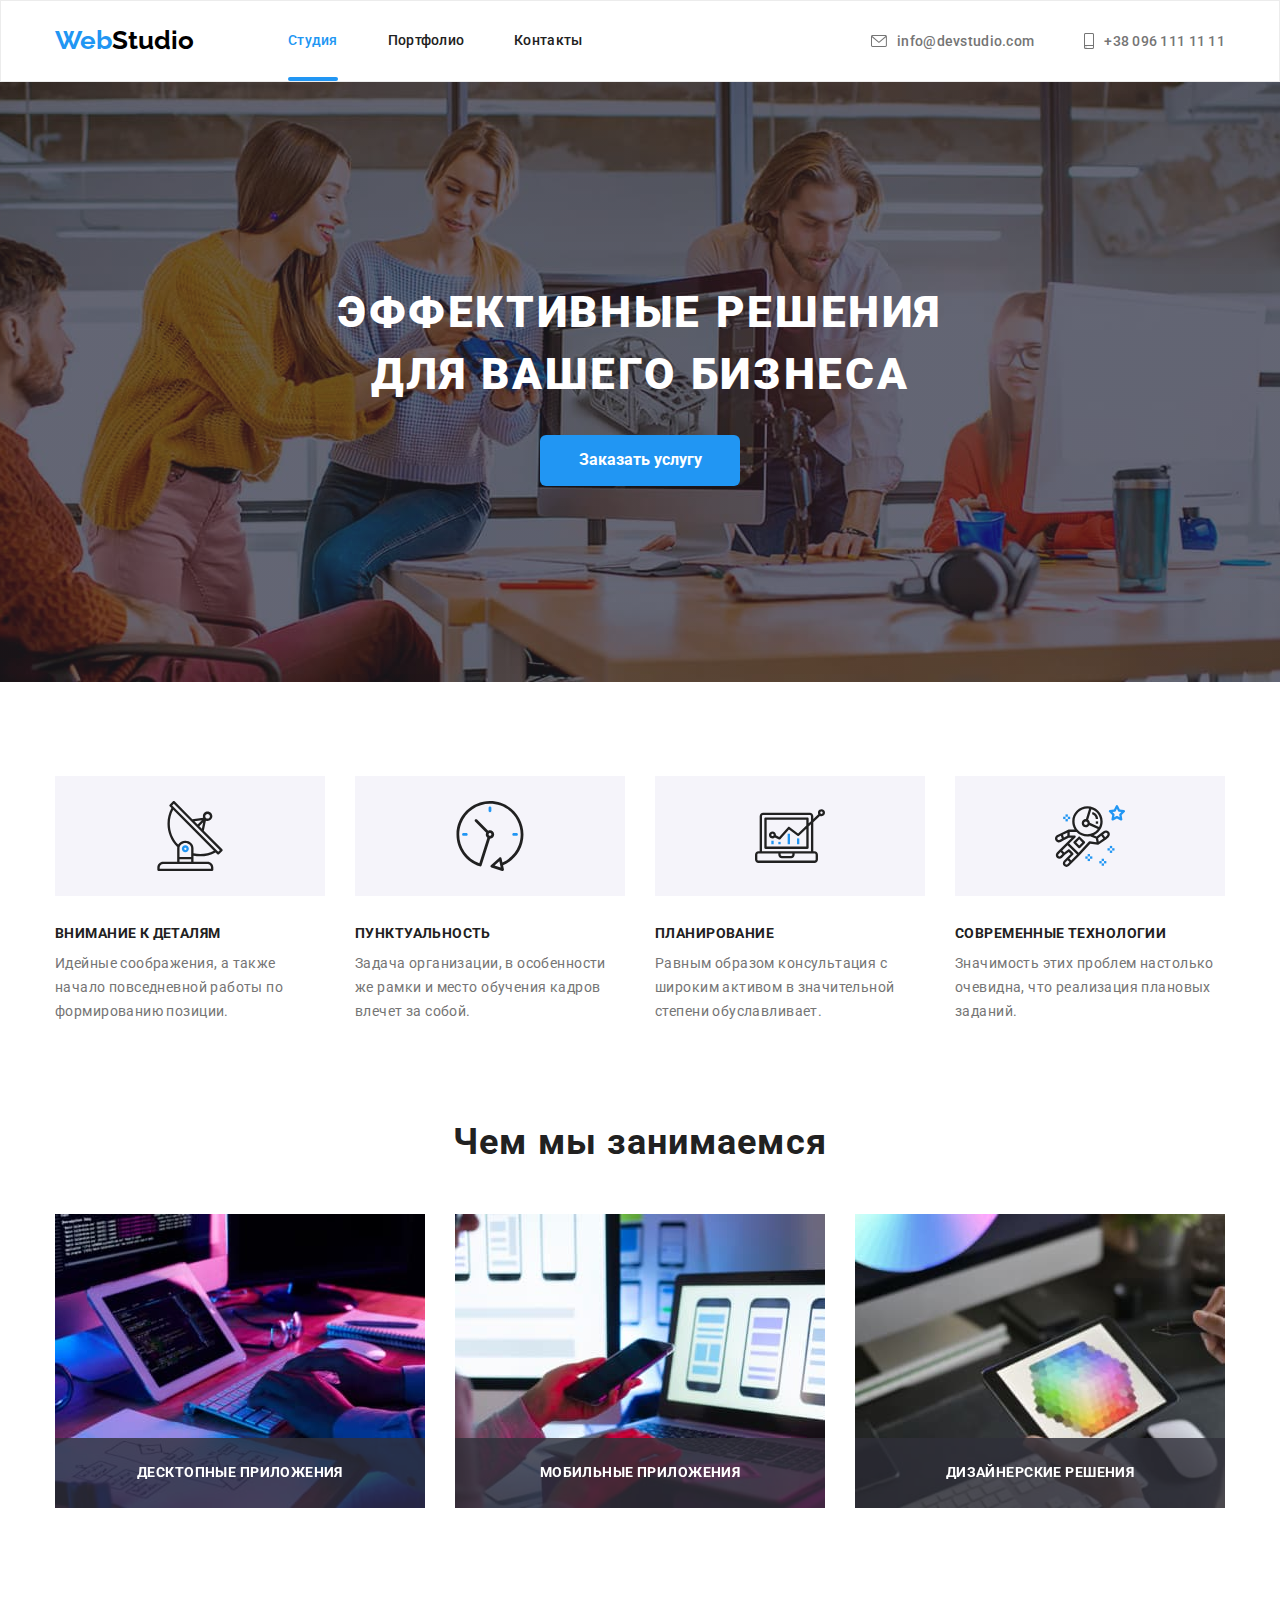
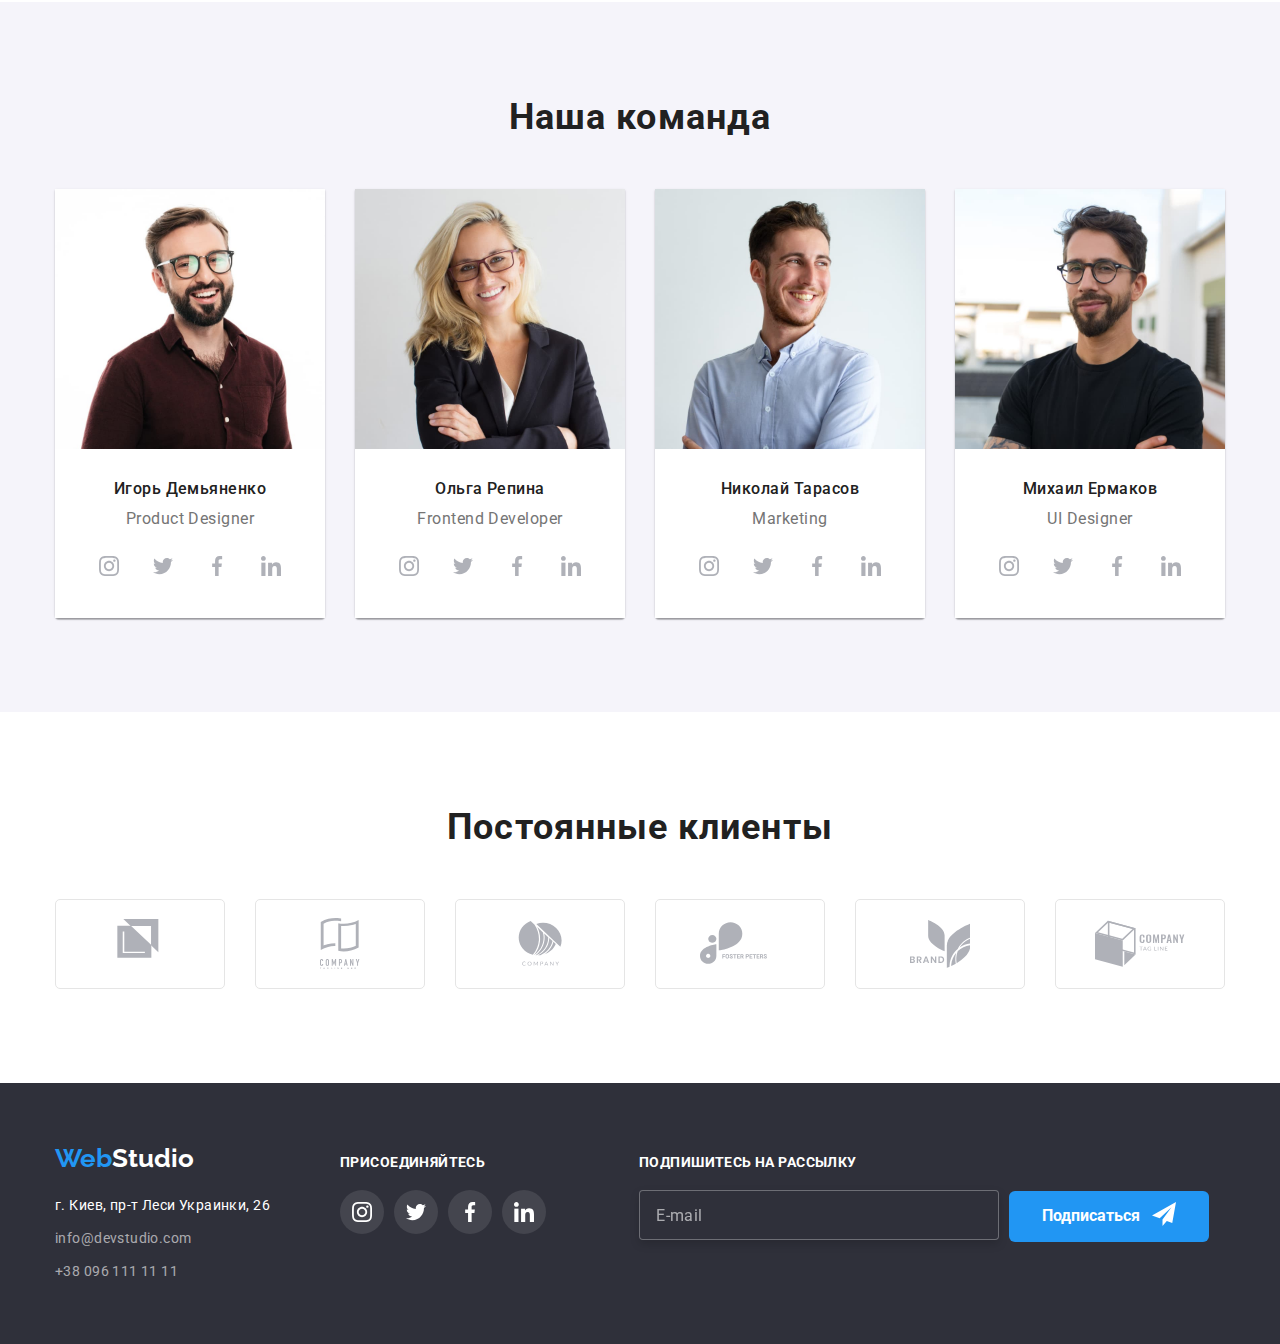
==== index.html @ 98f601f7 "hw6" ====
<!DOCTYPE html>
<html lang="ru">
<head>
    <meta charset="UTF-8">
    <meta name="viewport" content="width=device-width, initial-scale=1.0">
    <title>Document</title>
    <link href="https://fonts.googleapis.com/css2?family=Raleway:wght@700&family=Roboto:wght@400;500;700&display=swap"
        rel="stylesheet">
        <link rel="stylesheet" href="https://cdnjs.cloudflare.com/ajax/libs/modern-normalize/1.0.0/modern-normalize.min.css">
        <link rel="stylesheet" href="./css/main.css">
</head>
<body>
    <header class="page-header">
       <div class="container header-content">
            <nav class="main-nav">
                <a href="./index.html" class="logo"><span class="logo logo-part">Web</span>Studio</a>
            
                <ul class="site-nav list">
                    <li class="iteam"><a href="" class="link used">Студия</a></li>
                    <li class="iteam"><a href="./portfolio.html" class="link">Портфолио</a></li>
                    <li class="iteam"><a href="" class="link">Контакты</a></li>
                </ul>
            </nav>
            
            <ul class="auth-nav list">
                <li class="iteam">
                    <a href="mailto:info@devstudio.com" class="link">
                        <svg class="auth-nav-icon" width="16" height="12">
                            <use href="./images/sprite.svg#envelope"></use>
                        </svg>
                        info@devstudio.com
                    </a>
                </li>
                <li class="iteam">
                    <a href="tel:+380961111111" class="link">
                        <svg class="auth-nav-icon" width="10" height="16">
                            <use href="./images/sprite.svg#smartphone"></use>
                        </svg>
                        +38 096 111 11 11
                    </a>
                </li>
            </ul>
       </div>
    </header>
    <main>
        <section class="main-section">
            <div class="overlay">
                <h1 class="title">Эффективные решения <br> для вашего бизнеса</h1>
                <button type="button" class="button" data-modal-open>Заказать услугу</button>
            </div>

                <div class="backdrop is-hidden" data-modal>
                    <div class="modal">
                        <button class="close-btn" data-modal-close>
                            <svg width="18" height="18">
                                <use href="./images/sprite.svg#close"></use>
                            </svg>
                        </button>

                        <form class="form">
                            <b class="form-title">Оставьте свои данные, мы вам перезвоним</b>
                            <label class="form-field">
                                <span class="form-label">Имя</span>
                                <input type="text" class="form-input" name="name">
                                <svg class="form-icon" width="18" height="18">
                                    <use href="./images/sprite.svg#person"></use>
                                </svg>
                            </label>
                            <label class="form-field">
                                <span class="form-label">Телефон</span>
                                <input type="tel" class="form-input" name="tel">
                                <svg class="form-icon" width="18" height="18">
                                    <use href="./images/sprite.svg#phone"></use>
                                </svg>
                            </label>
                            <label class="form-field">
                                <span class="form-label">Почта</span>
                                <input type="email" class="form-input" name="email">
                                <svg class="form-icon" width="18" height="18">
                                    <use href="./images/sprite.svg#email"></use>
                                </svg>
                            </label>
                            <label class="form-field">
                                <span class="form-label">Комментарий</span>
                                <textarea class="form-comment" name="comment" id="comment" rows="7" placeholder="Введите текст"></textarea>
                            </label>         
                            <label class="label">
                                <input type="checkbox" class="checkbox" name="check" value="check">
                                <span class="check-icon"></span>
                                <p class="check-text">
                                   Соглашаюсь с рассылкой и принимаю 
                                </p>
                                <a class="check-text check-link" href="">Условия договора</a>
                            </label> 
                            <button class="button form-button" type="submit">Отправить</button>               
                        </form>
                    </div>
                </div>
        </section>
        
        <section class="section features-section">
            <div class="container">
                <h2 hidden>Наши преимущества</h2>
            <ul class="features list">
                <li class="iteam">
                    <div class="feature-icon">
                        <svg width="70" height="70">
                            <use href="./images/sprite.svg#antenna"></use>
                        </svg>
                    </div>
                    <h3 class="title">Внимание к деталям</h3>
                    <p class="descr">Идейные соображения, а также начало повседневной работы по формированию позиции.</p>
                </li>
                <li class="iteam">
                    <div class="feature-icon">
                        <svg width="70" height="70">
                            <use href="./images/sprite.svg#clock"></use>
                        </svg>
                    </div>
                    <h3 class="title">Пунктуальность</h3>
                    <p class="descr">Задача организации, в особенности же рамки и место обучения кадров влечет за собой.</p>
                </li>
                <li class="iteam">
                    <div class="feature-icon">
                        <svg width="70" height="70">
                            <use href="./images/sprite.svg#diagram"></use>
                        </svg>
                    </div>
                    <h3 class="title">Планирование</h3>
                    <p class="descr">Равным образом консультация с широким активом в значительной степени обуславливает.</p>
                </li>
                <li class="iteam">
                    <div class="feature-icon">
                        <svg width="70" height="70">
                            <use href="./images/sprite.svg#astronaut"></use>
                        </svg>
                    </div>
                    <h3 class="title">Современные технологии</h3>
                    <p class="descr">Значимость этих проблем настолько очевидна, что реализация плановых заданий.</p>
                </li>
            </ul>
        </div>
        </section>

        <section class="section works-section">
            <div class="container">
                <h2 class="section-title">Чем мы занимаемся</h2>
                <ul class="works list">
                    <li class="iteam">
                        <div class="work-thumb">
                            <img src="./images/works/img-1.jpg" width="370" height="295" alt="Разработчик пишет код">
                            <h3 class="work-descr">Десктопные приложения</h3>
                        </div>
                    </li>
                    <li class="iteam">
                        <div class="work-thumb">
                            <img src="./images/works/img-2.jpg" width="370" height="295" alt="Разработчик пишет мобильный девайс">
                            <h3 class="work-descr">Мобильные приложения</h3>
                        </div>
                    </li>
                    <li class="iteam">
                        <div class="work-thumb">
                            <img src="./images/works/img-3.jpg" width="370" height="295" alt="Разработчик выбирает цвет">
                            <h3 class="work-descr">Дизайнерские решения</h3>
                        </div>
                    </li>
                </ul>
            </div>
        </section>

        <section class="section team-section">
            <div class="container">
                <h2 class="section-title">Наша команда</h2>
                <ul class="team list">
                    <li class="partner">
                        <img class="picture" src="./images/team/img-1.jpg" width="270" height="260" alt="Игорь Демьяненко">
                        <div class="description">
                            <h3 class="title">Игорь Демьяненко</h3>
                            <p class="descr">Product Designer</p>
                            <ul class="social-links list">
                                <li class="iteam">
                                    <a class="social-link link" href="">
                                        <svg class="social-icon" width="20" height="20">
                                            <use href="./images/sprite.svg#instagram"></use>
                                        </svg>
                                    </a>
                                </li>
                                <li class="iteam">
                                    <a class="social-link link" href="">
                                        <svg class="social-icon" width="20" height="20">
                                            <use href="./images/sprite.svg#twitter"></use>
                                        </svg>
                                    </a>
                                </li>
                                <li class="iteam">
                                    <a class="social-link link" href="">
                                        <svg class="social-icon" width="20" height="20">
                                            <use href="./images/sprite.svg#facebook"></use>
                                        </svg>
                                    </a>
                                </li>
                                <li class="iteam">
                                    <a class="social-link link" href="">
                                        <svg class="social-icon" width="20" height="20">
                                            <use href="./images/sprite.svg#linkedin"></use>
                                        </svg>
                                    </a>
                                </li>
                            </ul>
                        </div>
                    </li>
                    <li class="partner">
                        <img class="picture" src="./images/team/img-2.jpg" width="270" height="260" alt="Ольга Репина">
                        <div class="description">
                            <h3 class="title">Ольга Репина</h3>
                            <p class="descr">Frontend Developer</p>
                            <ul class="social-links list">
                                <li class="iteam">
                                    <a class="social-link link" href="">
                                        <svg class="social-icon" width="20" height="20">
                                            <use href="./images/sprite.svg#instagram"></use>
                                        </svg>
                                    </a>
                                </li>
                                <li class="iteam">
                                    <a class="social-link link" href="">
                                        <svg class="social-icon" width="20" height="20">
                                            <use href="./images/sprite.svg#twitter"></use>
                                        </svg>
                                    </a>
                                </li>
                                <li class="iteam">
                                    <a class="social-link link" href="">
                                        <svg class="social-icon" width="20" height="20">
                                            <use href="./images/sprite.svg#facebook"></use>
                                        </svg>
                                    </a>
                                </li>
                                <li class="iteam">
                                    <a class="social-link link" href="">
                                        <svg class="social-icon" width="20" height="20">
                                            <use href="./images/sprite.svg#linkedin"></use>
                                        </svg>
                                    </a>
                                </li>
                            </ul>
                        </div>
                    </li>
                    <li class="partner">
                        <img class="picture" src="./images/team/img-3.jpg" width="270" height="260" alt="Николай Тарасов">
                        <div class="description">
                            <h3 class="title">Николай Тарасов</h3>
                            <p class="descr">Marketing</p>
                            <ul class="social-links list">
                                <li class="iteam">
                                    <a class="social-link link" href="">
                                        <svg class="social-icon" width="20" height="20">
                                            <use href="./images/sprite.svg#instagram"></use>
                                        </svg>
                                    </a>
                                </li>
                                <li class="iteam">
                                    <a class="social-link link" href="">
                                        <svg class="social-icon" width="20" height="20">
                                            <use href="./images/sprite.svg#twitter"></use>
                                        </svg>
                                    </a>
                                </li>
                                <li class="iteam">
                                    <a class="social-link link" href="">
                                        <svg class="social-icon" width="20" height="20">
                                            <use href="./images/sprite.svg#facebook"></use>
                                        </svg>
                                    </a>
                                </li>
                                <li class="iteam">
                                    <a class="social-link link" href="">
                                        <svg class="social-icon" width="20" height="20">
                                            <use href="./images/sprite.svg#linkedin"></use>
                                        </svg>
                                    </a>
                                </li>
                            </ul>
                        </div>
                    </li>
                    <li class="partner">
                        <img class="picture" src="./images/team/img-4.jpg" width="270" height="260" alt="Михаил Ермаков">
                        <div class="description">
                            <h3 class="title">Михаил Ермаков</h3>
                            <p class="descr">UI Designer</p>
                            <ul class="social-links list">
                                <li class="iteam">
                                    <a class="social-link link" href="">
                                        <svg class="social-icon" width="20" height="20">
                                            <use href="./images/sprite.svg#instagram"></use>
                                        </svg>
                                    </a>
                                </li>
                                <li class="iteam">
                                    <a class="social-link link" href="">
                                        <svg class="social-icon" width="20" height="20">
                                            <use href="./images/sprite.svg#twitter"></use>
                                        </svg>
                                    </a>
                                </li>
                                <li class="iteam">
                                    <a class="social-link link" href="">
                                        <svg class="social-icon" width="20" height="20">
                                            <use href="./images/sprite.svg#facebook"></use>
                                        </svg>
                                    </a>
                                </li>
                                <li class="iteam">
                                    <a class="social-link link" href="">
                                        <svg class="social-icon" width="20" height="20">
                                            <use href="./images/sprite.svg#linkedin"></use>
                                        </svg>
                                    </a>
                                </li>
                            </ul>
                        </div>
                    </li>
                </ul>
            </div>
        </section>
        
        <section class="section">
            <div class="container">
                <h2 class="section-title">Постоянные клиенты</h2>
            <ul class="clients list">
                <li class="client">
                    <a class="icon-link link" href="">
                        <svg width="50" height="50">
                            <use href="./images/sprite.svg#client-1"></use>
                        </svg>
                    </a>
                </li>
                <li class="client">
                    <a class="icon-link link" href="">
                        <svg width="40" height="55">
                            <use href="./images/sprite.svg#client-2"></use>
                        </svg>
                    </a>
                </li>
                <li class="client">
                    <a class="icon-link link" href="">
                        <svg width="45" height="45">
                            <use href="./images/sprite.svg#client-3"></use>
                        </svg>
                    </a>
                </li>
                <li class="client">
                    <a class="icon-link link" href="">
                        <svg width="80" height="45">
                            <use href="./images/sprite.svg#client-4"></use>
                        </svg>
                    </a>
                </li>
                <li class="client">
                    <a class="icon-link link" href="">
                        <svg  width="60" height="50">
                            <use href="./images/sprite.svg#client-5"></use>
                        </svg>
                    </a>
                </li>
                <li class="client">
                    <a class="icon-link link" href="">
                        <svg width="90" height="50">
                            <use href="./images/sprite.svg#client-6"></use>
                        </svg>
                    </a>
                </li>
            </ul>
            </div>
        </section>
    </main>

    <footer class="footer">
        <div class="contacts container">
            <div class="inform">
                <a href="./index.html" class="logo secondary"><span class="logo logo-part">Web</span>Studio</a>
            <address>
                <ul class="address list">
                    <li class="iteam">
                        <a href="https://goo.gl/maps/VXBfeSRqwv4xMzhC6" class="link place">г. Киев, пр-т Леси Украинки, 26</a>
                    </li>
                    <li class="iteam">
                        <a href="mailto:info@devstudio.com" class="link">info@devstudio.com</a>
                    </li>
                    <li class="iteam">
                        <a href="tel:+380961111111" class="link">+38 096 111 11 11</a>
                    </li>
                </ul>
            </address>
            </div>
            <div class="join">
                <h3 class="title">Присоединяйтесь</h3>
                <ul class="social-links list">
                    <li class="iteam join-link">
                        <a class="social-link link" href="">
                            <svg class="join-icon" width="20" height="20">
                                <use href="./images/sprite.svg#instagram"></use>
                            </svg>
                        </a>
                    </li>
                    <li class="iteam join-link">
                        <a class="social-link link" href="">
                            <svg class="join-icon" width="20" height="20">
                                <use href="./images/sprite.svg#twitter"></use>
                            </svg>
                        </a>
                    </li>
                    <li class="iteam join-link">
                        <a class="social-link link" href="">
                            <svg class="join-icon" width="20" height="20">
                                <use href="./images/sprite.svg#facebook"></use>
                            </svg>
                        </a>
                    </li>
                    <li class="iteam join-link">
                        <a class="social-link link" href="">
                            <svg class="join-icon" width="20" height="20">
                                <use href="./images/sprite.svg#linkedin"></use>
                            </svg>
                        </a>
                    </li>
                </ul>
            </div>

            <form class="sign">
                <b class="title">Подпишитесь на рассылку</b>
                <label class="sign-label">
                    <input class="sign-input" type="email" name="email" placeholder="E-mail">
                </label>
                <button type="submit" class="button sign-button">
                    Подписаться
                    <svg class="icon" width="24" height="24">
                        <use href="./images/sprite.svg#send"></use>
                    </svg>
                </button>
            </form>
        </div>
    </footer>

    <script src="./js/modal.js"></script>
</body>
</html>
---- css/main.css ----
:root {
  /* Текст */
  --primary-text-color: #212121;
  --description-color: #757575;
  --accent-color: #2196f3;
  --white-color: #ffffff;
  --timing: cubic-bezier(0.4, 0, 0.2, 1);
}

body {
  font-family: Roboto, sans-serif;
  background-color: var(--white-color);
}

/* Утилиты */

img {
  display: block;
  max-width: 100%;
  height: auto;
  margin: 0;
}

textarea {
  resize: none;
}

.list {
  list-style: none;
  margin: 0;
  padding: 0;
}

.link {
  text-decoration: none;
}

.section-title {
  margin-top: 0;
  margin-bottom: 50px;
  color: var(--primary-text-color);
  font-weight: bold;
  font-size: 36px;
  letter-spacing: 0.03em;
  line-height: 1.2;
  text-align: center;
}

.section {
  padding: 94px 0;
}

.container {
  margin: 0 auto;
  width: 1200px;
  padding: 0 15px;
}

/* Logo */

.logo {
  padding-top: 25px;
  padding-bottom: 25px;
  color: #000000;
  font-family: Raleway, cursive;
  font-weight: bold;
  font-size: 26px;
  line-height: 1.2;
  text-decoration: none;
}

.logo-part {
  color: var(--accent-color);
}

/* Header */

.page-header {
  border: 1px solid #ececec;
}

.main-nav {
  display: flex;
}

.header-content {
  display: flex;
  align-items: center;
  height: 80px;
}

/* Site nav, Auth nav  */

.site-nav {
  display: flex;
  margin-left: 94px;
}

.auth-nav {
  display: flex;
  margin-left: auto;
}

.site-nav .iteam + .iteam {
  margin-left: 50px;
}

.auth-nav .iteam + .iteam {
  margin-left: 50px;
}

.site-nav .link,
.auth-nav .link {
  display: block;
  padding-top: 32px;
  padding-bottom: 32px;
  color: var(--primary-text-color);
  font-weight: 500;
  font-size: 14px;
  letter-spacing: 0.02em;
  line-height: 1.2;
  transition: color 250ms var(--timing), fill 250ms var(--timing);
}

.site-nav .link:hover,
.site-nav .link:focus,
.auth-nav .link:hover,
.auth-nav .link:focus {
  color: var(--accent-color);
  fill: var(--accent-color);
}

.auth-nav .link {
  display: inline-flex;
  color: var(--description-color);
  fill: #757575;
  align-items: center;
}

.auth-nav-icon {
  margin-right: 10px;
}

.link.used {
  color: var(--accent-color);
  position: relative;
}

.link.used::after {
  position: absolute;
  display: block;
  content: "";
  bottom: 0;
  width: 100%;
  height: 4px;
  background-color: var(--accent-color);
  border-radius: 2px;
}

/* Overlay */

.overlay {
  height: 600px;
  max-width: 1600px;
  margin-right: auto;
  margin-left: auto;
  background-image: linear-gradient(
      to right,
      rgba(47, 48, 58, 0.4),
      rgba(47, 48, 58, 0.4)
    ),
    url(../images/overlay.jpg);
  background-position: center;
  background-size: cover;
}

/* Main section */

.main-section {
  text-align: center;
}

.main-section .title {
  margin-top: 0;
  margin-bottom: 30px;
  padding-top: 200px;
  text-align: center;
  color: var(--white-color);
  font-weight: 900;
  font-size: 44px;
  line-height: 1.4;
  letter-spacing: 0.06em;
  text-transform: uppercase;
}

.button {
  width: 200px;
  display: inline-flex;
  justify-content: center;
  padding: 10px 0;
  border: 1px solid transparent;
  border-radius: 6px;
  color: var(--white-color);
  background-color: var(--accent-color);
  cursor: pointer;
  font-weight: bold;
  font-size: 16px;
  line-height: 1.8;
}

/* Backdrop */

.backdrop {
  position: fixed;
  top: 0;
  left: 0;
  width: 100%;
  height: 100%;
  background: rgba(0, 0, 0, 0.2);
  transition: opacity 250ms var(--timing);
}

.backdrop.is-hidden {
  opacity: 0;
  pointer-events: none;
}

.backdrop.is-hidden .modal {
  transform: translate(-50%, -50%) scale(0.9);
}

.modal {
  position: absolute;
  top: 50%;
  left: 50%;
  min-width: 530px;
  min-height: 580px;
  background: var(--white-color);
  transform: translate(-50%, -50%) scale(1);
  transition: transform 250ms var(--timing);
}

.close-btn {
  position: absolute;
  display: inline-flex;
  top: 0;
  right: 0;
  margin: 8px;
  justify-content: center;
  align-items: center;
  height: 30px;
  width: 30px;
  fill: #000000;
  background-color: var(--white-color);
  border: 1px solid rgba(0, 0, 0, 0.1);
  border-radius: 50%;
}

.close-btn:hover {
  fill: var(--accent-color);
}

/* Form */

.form {
  padding: 40px;
  width: 530px;
}

.form-title {
  display: block;
  margin-bottom: 30px;
  font-weight: bold;
  font-size: 20px;
  line-height: 1.2;
  letter-spacing: 0.03em;
  color: var(--primary-text-color);
}

.form-field {
  display: block;
  position: relative;
  margin-bottom: 28px;
}

.form-input,
.form-comment {
  width: 100%;
  border: 1px solid rgba(33, 33, 33, 0.2);
  border-radius: 4px;
  transition: border 250ms var(--timing);
}

.form-input {
  height: 40px;
  padding: 12px 42px;
}

.form-comment {
  padding: 12px 16px;
}

.form-label {
  position: absolute;
  left: 0;
  transform: translateY(-120%);
  font-size: 12px;
  line-height: 1.2;
  letter-spacing: 0.01em;
  color: var(--description-color);
}

.form-icon {
  position: absolute;
  display: inline-block;
  top: 50%;
  left: 12px;
  transform: translateY(-50%);
  transition: fill 250ms var(--timing);
}

.form-field:hover .form-icon,
.form-field:focus .form-icon {
  fill: var(--accent-color);
}

.form-field:hover .form-input,
.form-field:focus .form-input,
.form-field:hover .form-comment,
.form-field:focus .form-comment {
  border: 1px solid var(--accent-color);
}

.form-comment::placeholder {
  font-size: 12px;
  line-height: 1.2;
  letter-spacing: 0.01em;
  color: rgba(117, 117, 117, 0.5);
}

/* Checkbox */

.check-text {
  display: inline;
  margin: 0;
  font-size: 14px;
  line-height: 1.7;
  letter-spacing: 0.03em;
  color: var(--description-color);
}

.check-link {
  color: var(--accent-color);
}

.label {
  display: flex;
  padding: 0 10px;
  align-items: center;
}

.checkbox {
  position: absolute;
  width: 1px;
  height: 1px;
  overflow: hidden;
  clip: rect(0 0 0 0);
}

.check-icon {
  display: inline-block;
  margin-right: 7px;
  width: 15px;
  height: 15px;
  border: 2px solid var(--primary-text-color);
  border-radius: 2px;
}

.checkbox:checked + .check-icon {
  background-color: var(--accent-color);
  border-color: var(--accent-color);
  background-image: url(../images/icon-check.svg);
  background-size: contain;
  background-origin: border-box;
}

.form-button {
  margin-top: 30px;
}

/* Features */

.features .title {
  margin-top: 0;
  margin-bottom: 10px;
  color: var(--primary-text-color);
  font-weight: bold;
  font-size: 14px;
  line-height: 1.14;
  letter-spacing: 0.03em;
  text-transform: uppercase;
}

.features .descr {
  margin: 0;
  color: var(--description-color);
  font-size: 14px;
  line-height: 1.7;
  letter-spacing: 0.03em;
}

.features .iteam {
  width: 270px;
  height: 251px;
}

.feature-icon {
  display: flex;
  justify-content: center;
  align-items: center;
  height: 120px;
  width: 100%;
  margin-bottom: 30px;
  background-color: #f5f4fa;
}

.features {
  display: flex;
}

.features .iteam + .iteam {
  margin-left: 30px;
}

/* Works */

.works-section {
  padding-top: 0;
}

.works {
  display: flex;
}

.works .iteam {
  margin-right: 30px;
}

.works .iteam:last-child {
  margin-right: 0;
}

.work-thumb {
  position: relative;
}

.work-descr {
  position: absolute;
  margin: 0;
  bottom: 0;
  padding: 27px 0;
  text-align: center;
  height: 70px;
  width: 100%;
  font-weight: bold;
  font-size: 14px;
  line-height: 1.1;
  letter-spacing: 0.03em;
  text-transform: uppercase;
  color: var(--white-color);
  background-color: rgba(47, 48, 58, 0.8);
}

/* Team */

.team-section {
  background-color: #f5f4fa;
}

.team {
  display: flex;
}

.partner {
  width: 270px;
  margin-right: 30px;
  box-shadow: 0px 1px 3px rgba(0, 0, 0, 0.12), 0px 1px 1px rgba(0, 0, 0, 0.14),
    0px 2px 1px rgba(0, 0, 0, 0.2);
  border-radius: 0px 0px 4px 4px;
}

.partner:last-child {
  margin-right: 0;
}

.team .title {
  margin-top: 0;
  margin-bottom: 10px;
  color: var(--primary-text-color);
  font-weight: 500;
  font-size: 16px;
  line-height: 1.2;
  letter-spacing: 0.03em;
}

.team .descr {
  margin: 0;
  color: var(--description-color);
  font-size: 16px;
  line-height: 1.2;
  letter-spacing: 0.03em;
}

.description {
  background-color: var(--white-color);
  padding: 30px 32px;
  text-align: center;
}

.social-links {
  margin-top: 16px;
  display: flex;
}

.social-links .iteam {
  margin-right: 10px;
  width: 44px;
  height: 44px;
}

.social-links .iteam:last-child {
  margin-right: 0;
}

.social-link {
  width: 100%;
  height: 100%;
  display: flex;
  justify-content: center;
  align-items: center;
  fill: #afb1b8;
  border-radius: 50%;
  transition: background-color 250ms var(--timing), fill 250ms var(--timing);
}

.social-link:hover,
.social-link:focus {
  background-color: var(--accent-color);
  fill: var(--white-color);
}

/* Gallery */

.gallery-section {
  padding-top: 94px;
  padding-bottom: 94px;
}

.filter {
  text-align: center;
  margin-bottom: 50px;
}

.btn {
  display: inline-block;
  margin-right: 7px;
  padding: 10px 22px;
  border: 1px solid transparent;
  border-radius: 4px;
  color: var(--primary-text-color);
  background-color: #f5f4fa;
  font-weight: 500;
  font-size: 16px;
  letter-spacing: 0.03em;
  cursor: pointer;
  transition: box-shadow 250ms var(--timing),
    background-color 250ms var(--timing), color 250ms var(--timing);
}

.btn:hover,
.btn:focus {
  box-shadow: 0px 3px 1px rgba(0, 0, 0, 0.1), 0px 1px 2px rgba(0, 0, 0, 0.08),
    0px 2px 2px rgba(0, 0, 0, 0.12);
  color: var(--white-color);
  background-color: var(--accent-color);
}

.btn:last-child {
  margin-right: 0;
}

.btn.used {
  color: var(--white-color);
  background-color: var(--accent-color);
  box-shadow: 0px 3px 1px rgba(0, 0, 0, 0.1), 0px 1px 2px rgba(0, 0, 0, 0.08),
    0px 2px 2px rgba(0, 0, 0, 0.12);
}

.gallery {
  display: flex;
  flex-wrap: wrap;
  margin-right: -30px;
  margin-bottom: -30px;
}

.card {
  flex-basis: calc(100% / 3 - 30px);
  margin-right: 30px;
  margin-bottom: 30px;
  transition: box-shadow 250ms var(--timing);
}

.card:hover,
.card:focus {
  box-shadow: 0px 1px 1px rgba(0, 0, 0, 0.12), 0px 4px 4px rgba(0, 0, 0, 0.06),
    1px 4px 6px rgba(0, 0, 0, 0.16);
}

.card-descr {
  padding: 20px 24px;
  border: 1px solid #eeeeee;
}

.card-descr .title {
  margin-top: 0;
  margin-bottom: 4px;
  color: var(--primary-text-color);
  font-weight: bold;
  font-size: 18px;
  line-height: 2;
  letter-spacing: 0.06em;
}

.card-descr .descr {
  margin: 0;
  color: var(--description-color);
  font-size: 16px;
  line-height: 1.9;
  letter-spacing: 0.03em;
}

.card-thumb {
  position: relative;
  overflow: hidden;
}

.card-overlay {
  position: absolute;
  top: 0;
  left: 0;
  width: 100%;
  height: 100%;
  background-color: rgba(33, 150, 243, 0.9);
  transform: translateY(100%);
  transition: transform 250ms var(--timing);
}

.card:hover .card-overlay,
.card:focus .card-overlay {
  transform: translateY(0);
}

.thumb-descr {
  position: absolute;
  margin: 0;
  padding: 63px 24px;
  font-size: 18px;
  line-height: 1.5;
  letter-spacing: 0.03em;
  color: var(--white-color);
}

/* Clients */

.clients {
  display: flex;
}

.client {
  margin-right: 30px;
  width: 170px;
  height: 90px;
}

.client:last-child {
  margin-right: 0;
}

.icon-link {
  width: 100%;
  height: 100%;
  display: flex;
  justify-content: center;
  align-items: center;
  border: 1px solid #e5e5e5;
  border-radius: 5px;
  fill: #afb1b8;
  transition: border 250ms var(--timing), fill 250ms var(--timing);
}

.icon-link:hover,
.icon-link:focus {
  border: 1px solid var(--accent-color);
  fill: var(--accent-color);
}

/* Footer */

.footer {
  background-color: #2f303a;
  padding-top: 60px;
  padding-bottom: 60px;
}

.logo.secondary {
  display: inline-block;
  padding: 0;
  margin-bottom: 20px;
  color: var(--white-color);
}

.address .link {
  color: rgba(255, 255, 255, 0.6);
  font-style: normal;
  font-size: 14px;
  line-height: 1.7;
  letter-spacing: 0.03em;
  transition: color 250ms var(--timing);
}

.address .link:hover,
.address .link:focus {
  color: var(--white-color);
}

.link.place {
  color: var(--white-color);
}

.address .iteam + .iteam {
  margin-top: 9px;
}

.contacts {
  display: flex;
  align-items: baseline;
}

.inform {
  margin-right: 70px;
}

.join .title,
.sign .title {
  margin-top: 0;
  margin-bottom: 20px;
  font-weight: bold;
  font-size: 14px;
  line-height: 1.1;
  letter-spacing: 0.03em;
  text-transform: uppercase;
  color: var(--white-color);
}

.sign .title {
  display: block;
}

.join-link {
  border-radius: 50%;
  background: rgba(255, 255, 255, 0.1);
}

.join-icon {
  fill: var(--white-color);
  transition: background-color 250ms var(--timing);
}

.join-link:hover,
.join-link:focus {
  background-color: var(--accent-color);
}

.sign {
  width: 570px;
  margin-left: 93px;
}

.sign-label {
  display: inline-block;
  width: 360px;
  margin-right: 6px;
}

.sign-input {
  padding: 15px 16px;
  width: 100%;
  height: 50px;
  background-color: #2f303a;
  border: 1px solid rgba(255, 255, 255, 0.3);
  filter: drop-shadow(0px 4px 4px rgba(0, 0, 0, 0.15));
  border-radius: 4px;
}

.sign-input::placeholder {
  font-size: 16px;
  line-height: 1.25;
  letter-spacing: 0.03em;
  color: rgba(255, 255, 255, 0.6);
}

.sign-button .icon {
  margin-left: 12px;
}
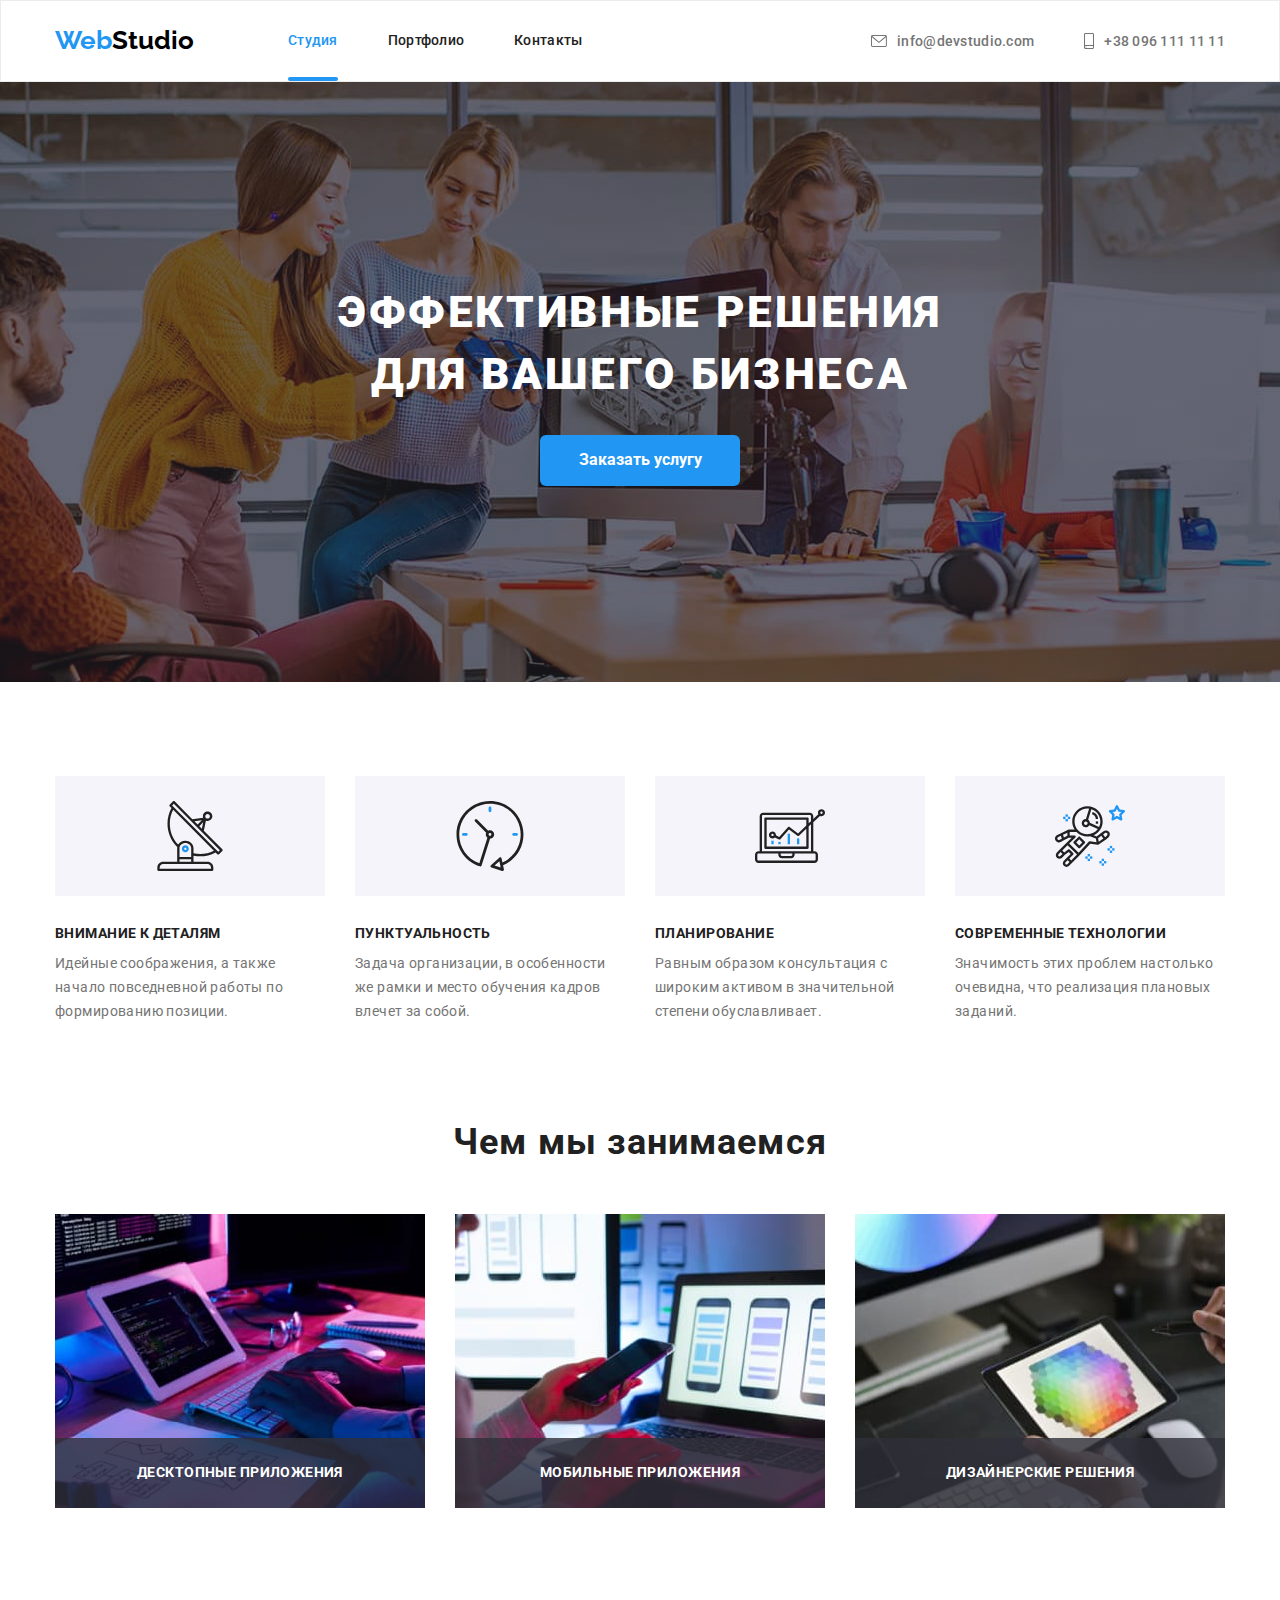
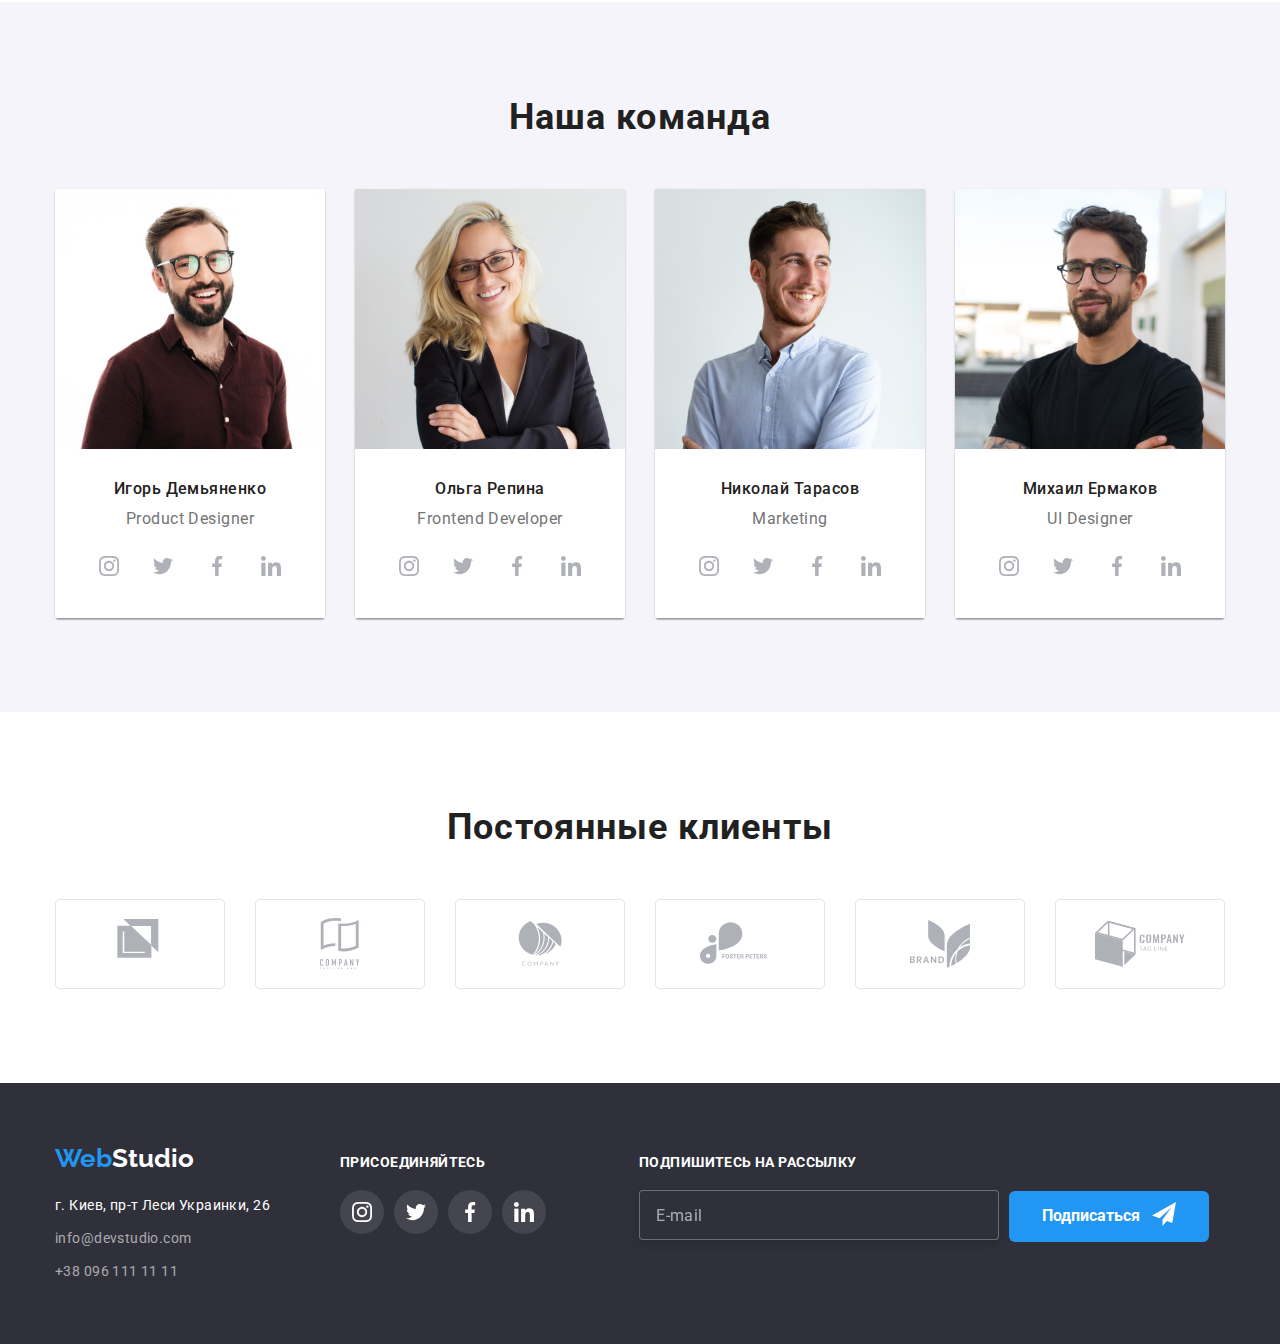
==== commit 40a41ea4: "change" ====
--- a/index.html
+++ b/index.html
@@ -87,9 +87,9 @@
                             <label class="label">
                                 <input type="checkbox" class="checkbox" name="check" value="check">
                                 <span class="check-icon"></span>
-                                <p class="check-text">
+                                <span class="check-text">
                                    Соглашаюсь с рассылкой и принимаю 
-                                </p>
+                                </span>
                                 <a class="check-text check-link" href="">Условия договора</a>
                             </label> 
                             <button class="button form-button" type="submit">Отправить</button>               
--- a/css/main.css
+++ b/css/main.css
@@ -216,6 +216,7 @@
   left: 0;
   width: 100%;
   height: 100%;
+  z-index: 1;
   background: rgba(0, 0, 0, 0.2);
   transition: opacity 250ms var(--timing);
 }
@@ -607,13 +608,7 @@
   flex-basis: calc(100% / 3 - 30px);
   margin-right: 30px;
   margin-bottom: 30px;
-  transition: box-shadow 250ms var(--timing);
-}
-
-.card:hover,
-.card:focus {
-  box-shadow: 0px 1px 1px rgba(0, 0, 0, 0.12), 0px 4px 4px rgba(0, 0, 0, 0.06),
-    1px 4px 6px rgba(0, 0, 0, 0.16);
+  transition: box-shadow 250ms var(--timing), transform 250ms var(--timing);
 }
 
 .card-descr {
@@ -655,6 +650,12 @@
   transition: transform 250ms var(--timing);
 }
 
+.card:hover,
+.card:focus {
+  box-shadow: 0px 1px 1px rgba(0, 0, 0, 0.12), 0px 4px 4px rgba(0, 0, 0, 0.06),
+    1px 4px 6px rgba(0, 0, 0, 0.16);
+}
+
 .card:hover .card-overlay,
 .card:focus .card-overlay {
   transform: translateY(0);
